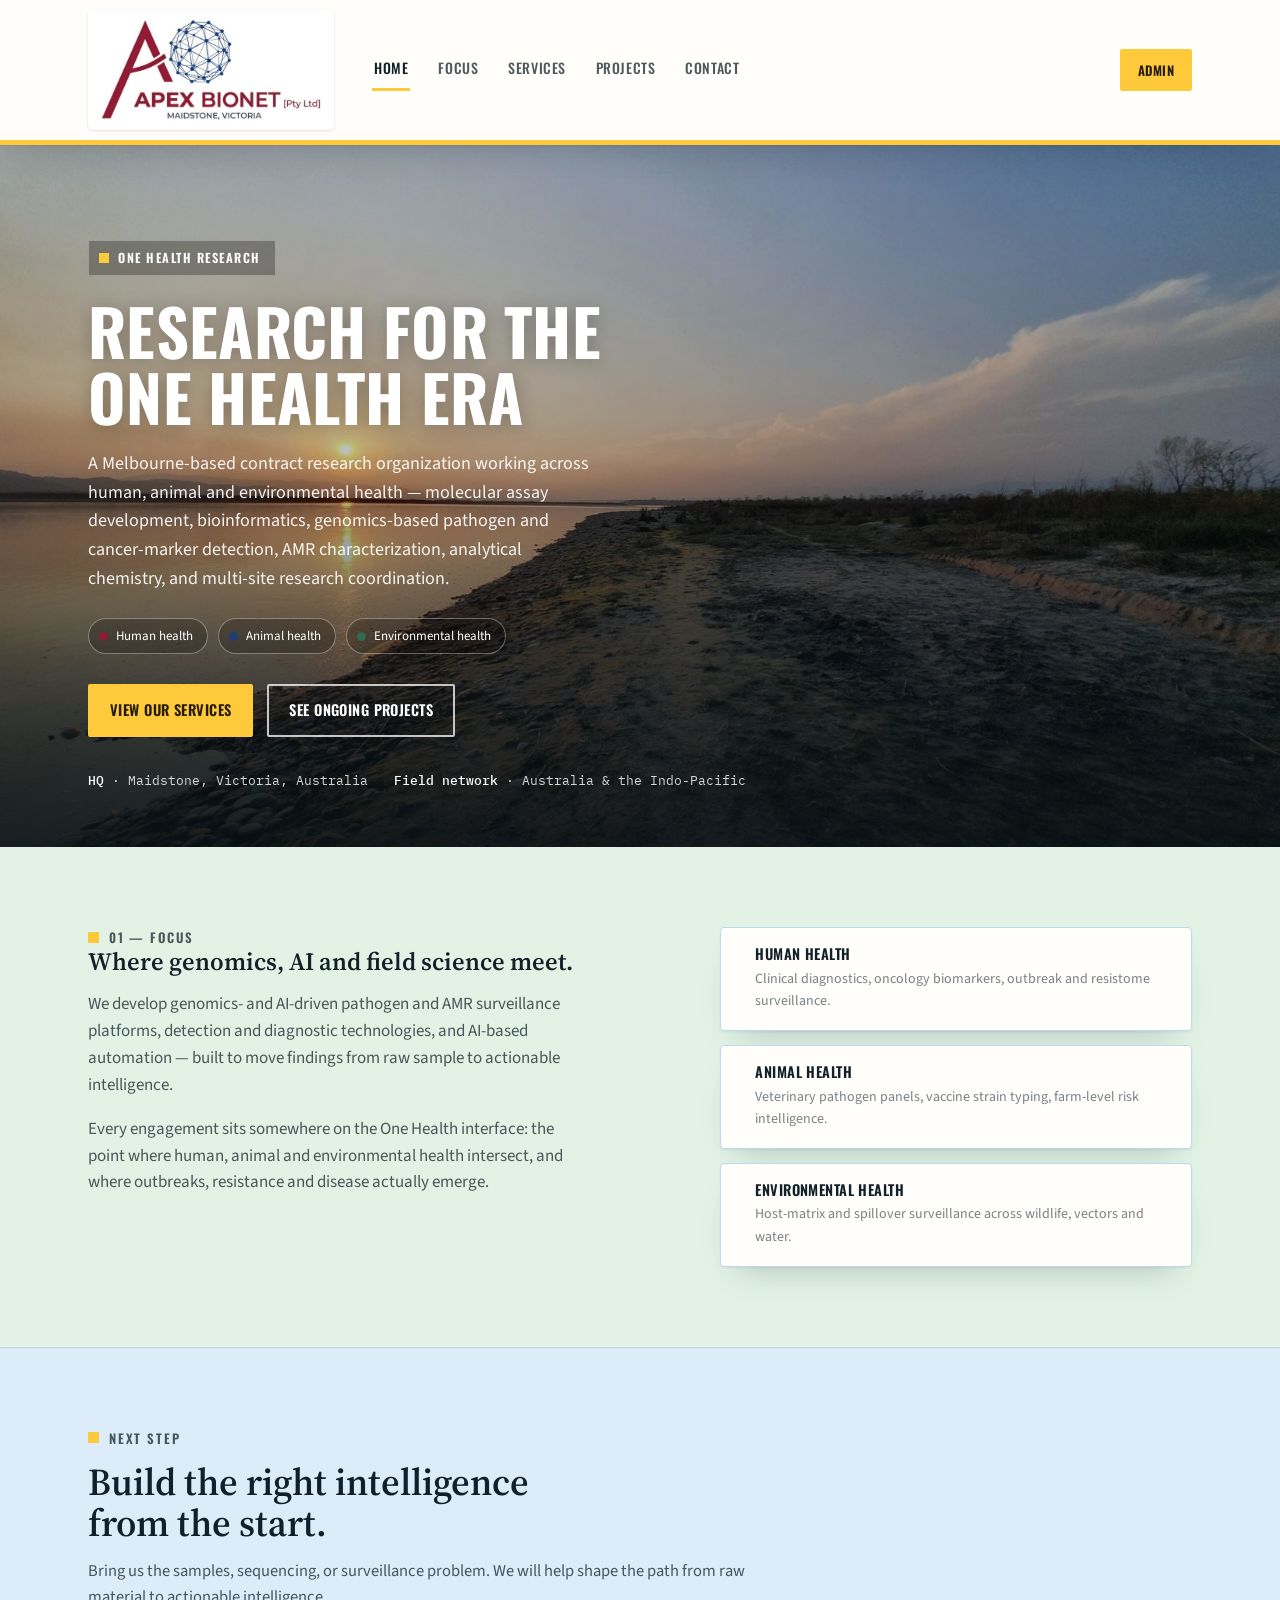
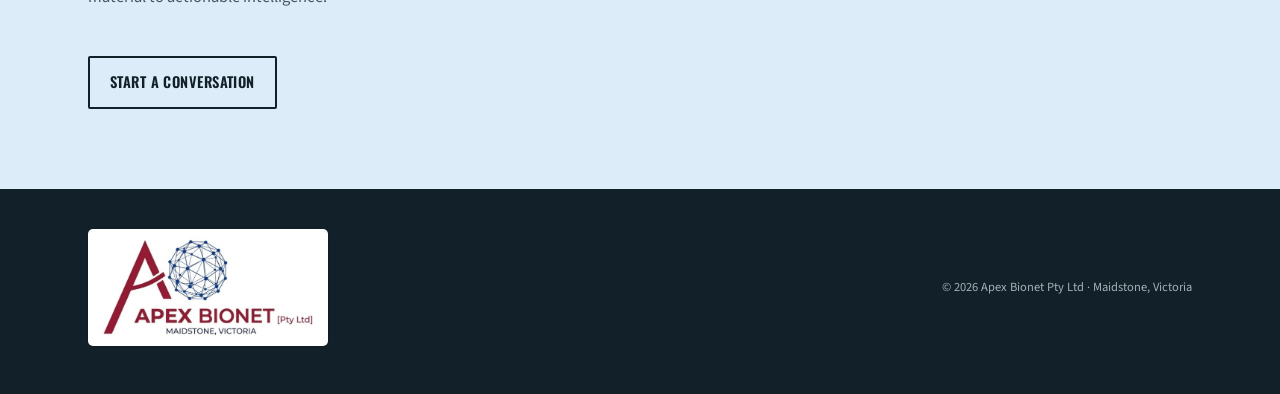
==== index.html @ b0b49e2f "Add files via upload" ====
<!doctype html><html lang="en" data-page="home"><head><meta charset="utf-8"><meta name="viewport" content="width=device-width, initial-scale=1"><meta name="description" content="Apex Bionet — research for the One Health era."><title>Home · Apex Bionet</title><link rel="preconnect" href="https://fonts.googleapis.com"><link rel="preconnect" href="https://fonts.gstatic.com" crossorigin><link href="https://fonts.googleapis.com/css2?family=Oswald:wght@400;500;600;700&family=Source+Serif+4:ital,opsz,wght@0,8..60,400;0,8..60,600;0,8..60,700;1,0..60,500&family=Source+Sans+3:wght@400;500;600;700&family=IBM+Plex+Mono:wght@400;500&display=swap" rel="stylesheet"><link rel="stylesheet" href="assets/css/site.css"></head><body><div class="page"><header class="nav" id="top"><div class="nav__inner"><a class="nav__brand" href="index.html" aria-label="Apex Bionet — home"><span class="brandmark"><img class="nav__logo" src="assets/images/logo.jpg" alt="Apex Bionet"></span></a><nav class="nav__links" id="navLinks" aria-label="Primary navigation"><a href="index.html" data-page="home">Home</a><a href="focus.html" data-page="focus">Focus</a><a href="services.html" data-page="services">Services</a><a href="projects.html" data-page="projects">Projects</a><a href="contact.html" data-page="contact">Contact</a></nav><button class="btn btn--primary btn--sm admin-open" type="button">Admin</button><button class="nav__toggle" id="navToggle" aria-label="Toggle menu" aria-expanded="false"><span></span></button></div></header><main id="main-content"><section class="hero"><div class="hero__bg"><img data-bind="home.heroImage" src="assets/images/hero.jpg" alt="Field waterfall and stream — the environmental interface Apex Bionet monitors"></div><div class="hero__scrim"></div><div class="hero__inner"><span class="hero__badge"><span class="sq"></span>One Health research</span><h1 data-bind="home.heroTitle">Research for the One Health era</h1><p class="hero__lede" data-bind="home.heroLede"></p><div class="pillars"><span class="pillar"><span class="pillar__dot pillar__dot--h"></span>Human health</span><span class="pillar"><span class="pillar__dot pillar__dot--a"></span>Animal health</span><span class="pillar"><span class="pillar__dot pillar__dot--e"></span>Environmental health</span></div><div class="hero__actions"><a class="btn btn--primary" href="services.html">View our services</a><a class="btn btn--ghost" href="projects.html">See ongoing projects</a></div><div class="hero__meta"><span><strong>HQ</strong> · Maidstone, Victoria, Australia</span><span><strong>Field network</strong> · Australia &amp; the Indo-Pacific</span></div></div></section><section class="section sec-b"><div class="wrap"><div class="focus-grid"><div><span class="eyebrow"><span class="sq"></span>01 — Focus</span><h2 data-bind="focus.heading"></h2><p data-bind="focus.paragraphs.0"></p><p data-bind="focus.paragraphs.1"></p></div><div class="trio" data-repeat="focus.pillars"><div class="trio-card"><span class="trio-card__dot" data-class="pillar__dot--{class}"></span><div><h3 data-bind="title"></h3><p data-bind="description"></p></div></div></div></div></div></section><section class="section sec-a home-cta"><div class="wrap"><div class="section__head"><span class="eyebrow"><span class="sq"></span>Next step</span><h2>Build the right intelligence from the start.</h2><p>Bring us the samples, sequencing, or surveillance problem. We will help shape the path from raw material to actionable intelligence.</p></div><a class="btn btn--dark" href="contact.html">Start a conversation</a></div></section></main><footer class="footer"><div class="wrap footer__inner"><a class="nav__brand" href="index.html" aria-label="Apex Bionet — home"><span class="brandmark"><img class="nav__logo" src="assets/images/logo.jpg" alt="Apex Bionet"></span></a><small>© 2026 Apex Bionet Pty Ltd · Maidstone, Victoria</small></div></footer></div><div id="admin-root"></div><script src="assets/js/site.js" defer></script></body></html>
---- assets/css/site.css ----
:root{
    --ink:#122029;
    --ink-70:rgba(18,32,41,.74);
    --ink-55:rgba(18,32,41,.56);
    --bg-a:#dcedf9;         /* light blue section */
    --bg-a-line:#bdd9ee;
    --bg-b:#e2f3e6;         /* light green section */
    --bg-b-line:#c3e3cb;
    --surface:#fffefb;
    --surface-line:#dfe3e0;
    --navy:#1d3e78;
    --maroon:#8c1d35;
    --forest:#2f6b4f;
    --yellow:#ffc93c;
    --yellow-ink:#241c02;
    --footer-bg:#122029;
    --footer-fg:#dce8ea;
    --shadow: 0 1px 2px rgba(18,32,41,.06), 0 18px 34px -18px rgba(18,32,41,.26);
    --radius: 4px;
  }
  @media (prefers-color-scheme: dark){
    :root:not([data-theme="light"]){
      --ink:#eef4f3;
      --ink-70:rgba(238,244,243,.76);
      --ink-55:rgba(238,244,243,.56);
      --bg-a:#0c2233;
      --bg-a-line:#1a3a4f;
      --bg-b:#0d2119;
      --bg-b-line:#1a3729;
      --surface:#101a1f;
      --surface-line:#243239;
      --navy:#9bbdec;
      --maroon:#f0a0ac;
      --forest:#8fd0ab;
      --yellow:#ffd75e;
      --yellow-ink:#241c02;
      --footer-bg:#070c10;
      --footer-fg:#c9d6d8;
      --shadow: 0 1px 2px rgba(0,0,0,.35), 0 24px 44px -20px rgba(0,0,0,.62);
    }
  }
  :root[data-theme="dark"]{
    --ink:#eef4f3;
    --ink-70:rgba(238,244,243,.76);
    --ink-55:rgba(238,244,243,.56);
    --bg-a:#0c2233;
    --bg-a-line:#1a3a4f;
    --bg-b:#0d2119;
    --bg-b-line:#1a3729;
    --surface:#101a1f;
    --surface-line:#243239;
    --navy:#9bbdec;
    --maroon:#f0a0ac;
    --forest:#8fd0ab;
    --yellow:#ffd75e;
    --yellow-ink:#241c02;
    --footer-bg:#070c10;
    --footer-fg:#c9d6d8;
    --shadow: 0 1px 2px rgba(0,0,0,.35), 0 24px 44px -20px rgba(0,0,0,.62);
  }

  *{box-sizing:border-box;}
  html{scroll-behavior:smooth;}
  @media (prefers-reduced-motion: reduce){ html{scroll-behavior:auto;} }
  body{
    margin:0; background:var(--bg-a); color:var(--ink);
    font-family:"Source Sans 3", ui-sans-serif, system-ui, -apple-system, sans-serif;
    font-size:16.5px; line-height:1.58; -webkit-font-smoothing:antialiased;
  }
  img{max-width:100%; display:block;}
  a{color:inherit;}
  h1,h2,h3{ font-family:"Source Serif 4", ui-serif, Georgia, serif; line-height:1.08; text-wrap:balance; margin:0; font-weight:600; }
  .display{ font-family:"Oswald", ui-sans-serif, sans-serif; text-transform:uppercase; }
  .mono{ font-family:"IBM Plex Mono", ui-monospace, monospace; }
  .eyebrow{
    font-family:"Oswald", sans-serif; font-weight:600; font-size:13px; letter-spacing:.14em;
    text-transform:uppercase; color:var(--ink-70);
    display:flex; align-items:center; gap:10px;
  }
  .eyebrow .sq{ width:11px; height:11px; background:var(--yellow); flex:none; }
  .wrap{ max-width:1160px; margin:0 auto; padding:0 28px; }
  @media (max-width:640px){ .wrap{padding:0 20px;} }

  /* ---------- nav ---------- */
  .nav{ position:sticky; top:0; z-index:50; background:var(--surface); border-bottom:5px solid var(--yellow); box-shadow:var(--shadow); }
  .nav__inner{ max-width:1160px; margin:0 auto; padding:0 28px; height:140px; display:flex; align-items:center; gap:28px; }
  @media (max-width:640px){ .nav__inner{padding:0 20px;} }
  .nav__brand{ display:flex; align-items:center; text-decoration:none; flex:0 0 auto; }
  .brandmark{ display:inline-flex; align-items:center; background:#fff; border-radius:5px; padding:4px 8px; box-shadow:0 1px 3px rgba(0,0,0,.12); }
  .nav__logo{ height:112px; width:auto; display:block; }
  .footer .brandmark{ padding:5px 10px; }
  .footer .nav__logo{ height:107px; }
  .nav__links{ display:flex; gap:26px; margin:0 auto 0 10px; }
  .nav__links a{
    font-family:"Oswald", sans-serif; font-weight:500; letter-spacing:.04em; text-transform:uppercase;
    font-size:14px; text-decoration:none; color:var(--ink-70);
    padding:8px 2px; border-bottom:3px solid transparent;
    transition:color .15s ease, border-color .15s ease; white-space:nowrap;
  }
  .nav__links a:hover{ color:var(--ink); }
  .nav__links a.is-active{ color:var(--ink); border-color:var(--yellow); }
  .nav__cta{ flex:0 0 auto; }
  .nav__toggle{ display:none; margin-left:auto; width:36px; height:36px; border-radius:4px; border:1px solid var(--surface-line); background:var(--surface); cursor:pointer; position:relative; }
  .nav__toggle span, .nav__toggle::before, .nav__toggle::after{ content:""; position:absolute; left:8px; right:8px; height:2px; background:var(--ink); }
  .nav__toggle span{ top:17px; } .nav__toggle::before{ top:11px; } .nav__toggle::after{ top:23px; }
  @media (max-width:900px){
    .nav__links{
      position:fixed; inset:140px 0 auto 0; z-index:49; background:var(--surface); border-bottom:1px solid var(--surface-line);
      flex-direction:column; gap:0; margin:0; padding:8px 20px 16px;
      transform:translateY(-8px); opacity:0; pointer-events:none; transition:opacity .15s ease, transform .15s ease;
    }
    .nav__links.is-open{ transform:translateY(0); opacity:1; pointer-events:auto; }
    .nav__links a{ padding:13px 2px; border-bottom:1px solid var(--surface-line); }
    .nav__cta{ display:none; }
    .nav__toggle{ display:block; }
  }

  .btn{
    display:inline-flex; align-items:center; gap:8px;
    font-family:"Oswald", sans-serif; font-weight:600; font-size:14.5px; letter-spacing:.03em; text-transform:uppercase;
    padding:13px 20px; border-radius:2px; text-decoration:none; border:2px solid transparent; cursor:pointer;
    transition:transform .12s ease, background .15s ease, border-color .15s ease, color .15s ease;
  }
  .btn:active{ transform:translateY(1px); }
  .btn--primary{ background:var(--yellow); color:var(--yellow-ink); border-color:var(--yellow); }
  .btn--primary:hover{ background:transparent; color:var(--ink); border-color:var(--ink); }
  .btn--ghost{ background:transparent; color:#fff; border-color:rgba(255,255,255,.75); }
  .btn--ghost:hover{ background:rgba(255,255,255,.14); }
  .btn--dark{ background:transparent; color:var(--ink); border-color:var(--ink); }
  .btn--dark:hover{ background:var(--ink); color:var(--surface); }
  .btn--sm{ padding:9px 16px; font-size:13px; }

  /* ---------- hero ---------- */
  .hero{ position:relative; overflow:hidden; min-height:78vh; display:flex; align-items:flex-end; }
  .hero__bg{ position:absolute; inset:0; z-index:0; }
  .hero__bg img{ width:100%; height:100%; object-fit:cover; object-position:50% 42%; }
  .hero__scrim{
    position:absolute; inset:0; z-index:1;
    background:linear-gradient(180deg, rgba(10,20,26,.15) 0%, rgba(10,20,26,.28) 45%, rgba(8,16,20,.86) 100%);
  }
  .hero__inner{ position:relative; z-index:2; max-width:1160px; margin:0 auto; padding:64px 28px 56px; width:100%; }
  @media (max-width:640px){ .hero__inner{ padding:44px 20px 40px; } .hero{ min-height:86vh; } }
  .hero__badge{
    display:inline-flex; align-items:center; gap:9px;
    font-family:"Oswald", sans-serif; font-weight:600; font-size:12.5px; letter-spacing:.12em; text-transform:uppercase;
    color:#fff; background:rgba(0,0,0,.28); border:1px solid rgba(255,255,255,.3);
    padding:7px 14px 7px 10px; margin-bottom:22px;
  }
  .hero__badge .sq{ width:10px; height:10px; background:var(--yellow); flex:none; }
  .hero h1{
    font-family:"Oswald", sans-serif; font-weight:700; text-transform:uppercase;
    font-size:clamp(32px,5.4vw,64px); line-height:1.03; letter-spacing:.005em; color:#fff;
    max-width:16ch; text-shadow:0 2px 18px rgba(0,0,0,.25);
  }
  .hero__lede{ margin-top:20px; font-size:18px; line-height:1.6; color:rgba(255,255,255,.92); max-width:56ch; }
  .hero__actions{ display:flex; gap:14px; margin-top:30px; flex-wrap:wrap; }
  .hero__meta{ margin-top:34px; display:flex; gap:26px; flex-wrap:wrap; font-family:"IBM Plex Mono", monospace; font-size:12.5px; color:rgba(255,255,255,.82); }
  .hero__meta strong{ color:#fff; font-weight:500; }
  .pillars{ display:flex; gap:10px; margin-top:24px; flex-wrap:wrap; }
  .pillar{ display:flex; align-items:center; gap:8px; border:1px solid rgba(255,255,255,.35); border-radius:100px; padding:7px 14px 7px 10px; font-size:13px; color:#fff; background:rgba(0,0,0,.22); }
  .pillar__dot{ width:9px; height:9px; border-radius:50%; }
  .pillar__dot--h{ background:var(--maroon); }
  .pillar__dot--a{ background:var(--navy); }
  .pillar__dot--e{ background:var(--forest); }

  /* ---------- sections ---------- */
  .section{ padding:80px 0; position:relative; }
  .sec-a{ background:var(--bg-a); }
  .sec-b{ background:var(--bg-b); }
  .sec-a + .sec-b, .sec-b + .sec-a{ box-shadow: inset 0 1px 0 rgba(0,0,0,.03); }
  @media (max-width:640px){ .section{ padding:58px 0; } }
  .section__head{ max-width:660px; margin-bottom:46px; }
  .section__head h2{ font-size:clamp(28px,3.4vw,38px); margin-top:14px; }
  .section__head p{ margin-top:14px; color:var(--ink-70); font-size:16.5px; }

  /* focus */
  .focus-grid{ display:grid; grid-template-columns:1.1fr .9fr; gap:56px; align-items:start; }
  @media (max-width:860px){ .focus-grid{ grid-template-columns:1fr; gap:32px; } }
  .focus-grid p{ color:var(--ink-70); font-size:17px; max-width:60ch; }
  .focus-grid p + p{ margin-top:16px; }
  .trio{ display:grid; gap:14px; }
  .trio-card{ border:1px solid var(--bg-a-line); background:var(--surface); border-radius:var(--radius); padding:18px 20px; display:flex; gap:14px; align-items:flex-start; box-shadow:var(--shadow); }
  .trio-card__dot{ width:12px; height:12px; border-radius:50%; margin-top:5px; flex:none; }
  .trio-card h3{ font-family:"Oswald"; font-weight:600; font-size:14.5px; text-transform:uppercase; letter-spacing:.03em; }
  .trio-card p{ margin:6px 0 0; font-size:14px; color:var(--ink-55); }

  /* services accordion */
  .acc{ border-top:1px solid var(--bg-a-line); }
  .acc:last-child{ border-bottom:1px solid var(--bg-a-line); }
  .acc summary{ list-style:none; cursor:pointer; padding:26px 4px; display:flex; align-items:center; gap:22px; }
  .acc summary::-webkit-details-marker{ display:none; }
  .acc__num{ font-family:"Oswald", sans-serif; font-weight:700; font-size:22px; color:var(--maroon); flex:none; width:44px; }
  .acc__title{ flex:1 1 auto; min-width:0; }
  .acc__title h3{ font-family:"Source Serif 4"; font-weight:600; font-size:21px; }
  .acc__title p{ margin:6px 0 0; font-size:14px; color:var(--ink-55); font-family:"Source Sans 3"; }
  .acc__chev{ flex:none; width:24px; height:24px; position:relative; transition:transform .2s ease; }
  .acc__chev::before, .acc__chev::after{ content:""; position:absolute; background:var(--ink); border-radius:1px; }
  .acc__chev::before{ left:2px; right:2px; top:11px; height:2px; }
  .acc__chev::after{ top:2px; bottom:2px; left:11px; width:2px; }
  details[open] .acc__chev::before{ background:var(--yellow-ink); }
  details[open] .acc__chev{ transform:rotate(45deg); }
  .acc__body{ padding:0 4px 36px 66px; }
  @media (max-width:640px){ .acc__body{ padding-left:4px; } .acc summary{ gap:14px; } }
  .acc__body-grid{ display:grid; grid-template-columns:1.3fr 1fr; gap:36px; align-items:start; }
  @media (max-width:780px){ .acc__body-grid{ grid-template-columns:1fr; } }
  .acc__body p.desc{ color:var(--ink-70); font-size:16px; max-width:56ch; }
  .taglist{ display:flex; flex-wrap:wrap; gap:9px; margin-top:18px; padding:0; list-style:none; }
  .taglist li{ font-size:13px; border:1px solid var(--bg-a-line); border-radius:100px; padding:7px 14px; color:var(--ink-70); background:var(--surface); }
  .acc__figure{ border-radius:var(--radius); overflow:hidden; border:1px solid var(--bg-a-line); box-shadow:var(--shadow); }
  .acc__figure img{ width:100%; height:auto; }
  .acc__figure figcaption{ font-family:"IBM Plex Mono", monospace; font-size:11.5px; color:var(--ink-55); padding:9px 12px; border-top:1px solid var(--bg-a-line); background:var(--surface); }

  .assets{ margin-top:28px; border:1px solid var(--bg-a-line); border-left:4px solid var(--yellow); border-radius:var(--radius); background:var(--surface); padding:22px 22px 6px; }
  .assets__head h4{ font-family:"Oswald", sans-serif; font-size:12.5px; letter-spacing:.1em; text-transform:uppercase; color:var(--ink-55); font-weight:600; margin:0; }
  .stat-grid{ display:grid; grid-template-columns:repeat(4,1fr); gap:18px; margin:18px 0 20px; }
  @media (max-width:780px){ .stat-grid{ grid-template-columns:repeat(2,1fr); } }
  .stat{ border-top:3px solid var(--yellow); padding-top:10px; }
  .stat b{ display:block; font-family:"Oswald", sans-serif; font-variant-numeric:tabular-nums; font-size:30px; color:var(--ink); font-weight:600; }
  .stat span{ font-size:12.8px; color:var(--ink-55); display:block; margin-top:3px; line-height:1.4; }
  .assets__note{ font-size:13px; color:var(--ink-55); padding:2px 0 18px; border-top:1px solid var(--bg-a-line); margin-top:2px; }
  .assets__note b{ color:var(--ink-70); font-weight:600; }

  /* projects */
  .projects-grid{ display:grid; grid-template-columns:repeat(3,1fr); gap:28px; }
  @media (max-width:940px){ .projects-grid{ grid-template-columns:1fr; } }
  .pcard{ border-radius:var(--radius); overflow:hidden; background:var(--surface); display:flex; flex-direction:column; box-shadow:var(--shadow); border:1px solid var(--bg-b-line); }
  .pcard__img{ position:relative; aspect-ratio:3/2; overflow:hidden; }
  .pcard__img img{ width:100%; height:100%; object-fit:cover; }
  .pcard__scrim{ position:absolute; inset:0; background:linear-gradient(180deg, rgba(10,20,16,0) 45%, rgba(8,14,12,.82) 100%); }
  .pcard__caption{ position:absolute; left:0; right:0; bottom:0; padding:16px 18px; }
  .pcard__tag{ font-family:"Oswald", sans-serif; font-size:11.5px; letter-spacing:.08em; text-transform:uppercase; color:var(--yellow); }
  .pcard__caption h3{ font-family:"Source Serif 4"; color:#fff; font-size:20px; margin-top:6px; }
  .pcard__body{ padding:20px 20px 22px; display:flex; flex-direction:column; gap:0; flex:1; }
  .pcard__teaser{ font-size:14.5px; color:var(--ink-70); }
  .pcard details{ margin-top:16px; }
  .pcard summary{ list-style:none; cursor:pointer; font-family:"Oswald"; font-size:13px; letter-spacing:.03em; text-transform:uppercase; font-weight:600; color:var(--forest); display:inline-flex; align-items:center; gap:7px; }
  .pcard summary::-webkit-details-marker{ display:none; }
  .pcard summary::after{ content:"→"; transition:transform .15s ease; font-family:"Source Sans 3"; text-transform:none; }
  .pcard details[open] summary::after{ transform:rotate(90deg); }
  .pcard__full{ font-size:14.5px; color:var(--ink-70); margin-top:12px; }
  .pcard__full p + p{ margin-top:12px; }
  .pcard__vision{ margin-top:14px; padding-left:14px; border-left:4px solid var(--yellow); font-family:"Source Serif 4"; font-style:italic; font-size:15px; color:var(--ink); }

  /* reach */
  .reach{ display:grid; grid-template-columns:1fr 1fr; gap:48px; }
  @media (max-width:860px){ .reach{ grid-template-columns:1fr; gap:30px; } }
  .reach p{ color:var(--ink-70); font-size:16.5px; max-width:56ch; }
  .reach-list{ list-style:none; margin:0; padding:0; display:grid; gap:0; background:var(--surface); border:1px solid var(--bg-a-line); border-radius:var(--radius); box-shadow:var(--shadow); }
  .reach-list li{ display:flex; justify-content:space-between; gap:16px; padding:17px 20px; border-top:1px solid var(--bg-a-line); font-size:14.5px; }
  .reach-list li:first-child{ border-top:none; }
  .reach-list b{ font-family:"Oswald"; font-weight:600; text-transform:uppercase; font-size:12.5px; letter-spacing:.04em; color:var(--ink-70); }
  .reach-list span{ color:var(--ink); text-align:right; font-weight:600; }

  /* contact */
  .contact-grid{ display:grid; grid-template-columns:.85fr 1.15fr; gap:56px; }
  @media (max-width:900px){ .contact-grid{ grid-template-columns:1fr; gap:36px; } }
  .contact-card{ border:1px solid var(--bg-b-line); border-radius:var(--radius); background:var(--surface); padding:28px; box-shadow:var(--shadow); }
  .contact-row{ display:flex; align-items:center; justify-content:space-between; gap:10px; padding:15px 0; border-top:1px solid var(--bg-b-line); }
  .contact-row:first-child{ border-top:none; padding-top:0; }
  .contact-row a{ text-decoration:none; font-weight:600; font-size:15px; }
  .contact-row small{ display:block; font-family:"Oswald", sans-serif; font-size:11px; letter-spacing:.08em; text-transform:uppercase; color:var(--ink-55); margin-bottom:3px; font-weight:500; }
  .copy-btn{ border:1px solid var(--bg-b-line); background:transparent; border-radius:100px; padding:6px 13px; font-size:12px; color:var(--ink-55); cursor:pointer; font-family:"Source Sans 3"; }
  .copy-btn:hover{ border-color:var(--ink-55); color:var(--ink); }

  .field{ display:grid; gap:6px; margin-bottom:16px; }
  .field label{ font-size:12.5px; font-weight:600; font-family:"Oswald"; letter-spacing:.03em; text-transform:uppercase; color:var(--ink-70); }
  .field input, .field select, .field textarea{ font:inherit; font-size:14.5px; padding:12px 12px; border:1px solid var(--bg-b-line); border-radius:2px; background:var(--surface); color:var(--ink); width:100%; }
  .field input:focus, .field select:focus, .field textarea:focus{ outline:2px solid var(--forest); outline-offset:1px; }
  .field-row{ display:grid; grid-template-columns:1fr 1fr; gap:14px; }
  @media (max-width:520px){ .field-row{ grid-template-columns:1fr; } }
  .form-note{ font-size:12.5px; color:var(--ink-55); margin-top:14px; }
  .form-status{ font-size:13.5px; margin-top:12px; color:var(--forest); min-height:1.2em; font-weight:600; }

  .footer{ background:var(--footer-bg); color:var(--footer-fg); padding:40px 0 48px; }
  .footer__inner{ display:flex; justify-content:space-between; align-items:center; gap:16px; flex-wrap:wrap; }
  .footer small{ color:var(--footer-fg); opacity:.72; font-size:12.5px; }

  .sr-only{ position:absolute; width:1px; height:1px; overflow:hidden; clip:rect(0,0,0,0); white-space:nowrap; }

/* ---------- multipage enhancements ---------- */
.nav__logo{object-fit:contain;}
.home-cta{border-top:1px solid var(--bg-a-line);}
.btn:focus-visible, .nav__links a:focus-visible, .nav__toggle:focus-visible, summary:focus-visible, input:focus-visible, select:focus-visible, textarea:focus-visible, .copy-btn:focus-visible{outline:3px solid var(--yellow); outline-offset:3px;}
@media (prefers-reduced-motion: reduce){*{transition-duration:0.01ms !important; animation-duration:0.01ms !important;}}

/* ---------- data-driven pages and admin UI ---------- */
.service-list{display:grid;gap:14px}.service-item summary{list-style:none;display:flex;align-items:center;gap:22px;padding:24px 4px;border:1px solid var(--bg-a-line);background:var(--surface);border-radius:var(--radius);box-shadow:var(--shadow)}.service-item summary::-webkit-details-marker{display:none}.service-item .acc__title{flex:1}.service-item .acc__title h3{font-size:21px}.service-item .acc__body{padding:18px 4px 28px}.service-item .btn{flex:none}.detail-page{min-height:70vh}.back-link{display:inline-flex;margin-bottom:28px;font-family:"Oswald",sans-serif;text-transform:uppercase;letter-spacing:.04em;text-decoration:none;color:var(--forest)}.detail-hero{display:grid;grid-template-columns:1.1fr .9fr;gap:48px;align-items:start}.detail-hero h1{font-family:"Source Serif 4";font-size:clamp(34px,5vw,58px)}.detail-hero .lead{font-size:18px;color:var(--ink-70);margin-top:20px}.detail-image{border:1px solid var(--bg-a-line);background:var(--surface);box-shadow:var(--shadow);border-radius:var(--radius);overflow:hidden}.detail-image img{width:100%;aspect-ratio:3/2;object-fit:cover}.detail-copy{max-width:68ch;font-size:17px;color:var(--ink-70)}.detail-copy p+p{margin-top:18px}.detail-meta{margin-top:24px;padding:20px;border-left:4px solid var(--yellow);background:var(--surface);border:1px solid var(--bg-a-line)}.detail-meta h3{font-family:"Oswald";text-transform:uppercase;font-size:13px;letter-spacing:.08em}.admin-open{margin-left:auto}.admin-backdrop{position:fixed;inset:0;background:rgba(0,0,0,.46);z-index:100}.admin-panel{position:fixed;right:0;top:0;bottom:0;width:min(520px,100%);background:var(--surface);color:var(--ink);z-index:101;padding:26px;overflow:auto;box-shadow:-18px 0 40px rgba(0,0,0,.2)}.admin-panel h2{font-size:28px}.admin-panel label{display:block;font-family:"Oswald";font-size:12px;letter-spacing:.06em;text-transform:uppercase;margin:15px 0 5px}.admin-panel input,.admin-panel textarea,.admin-panel select{width:100%;font:inherit;padding:10px;border:1px solid var(--surface-line);background:var(--surface);color:var(--ink)}.admin-actions{display:flex;gap:10px;flex-wrap:wrap;margin-top:18px}.admin-status{margin-top:14px;font-size:13px;color:var(--forest)}.admin-close{float:right;border:0;background:none;font-size:26px;color:var(--ink);cursor:pointer}.admin-help{font-size:13px;color:var(--ink-55)}@media(max-width:760px){.detail-hero{grid-template-columns:1fr}.service-item summary{align-items:flex-start;flex-wrap:wrap}.service-item .btn{margin-left:66px}}
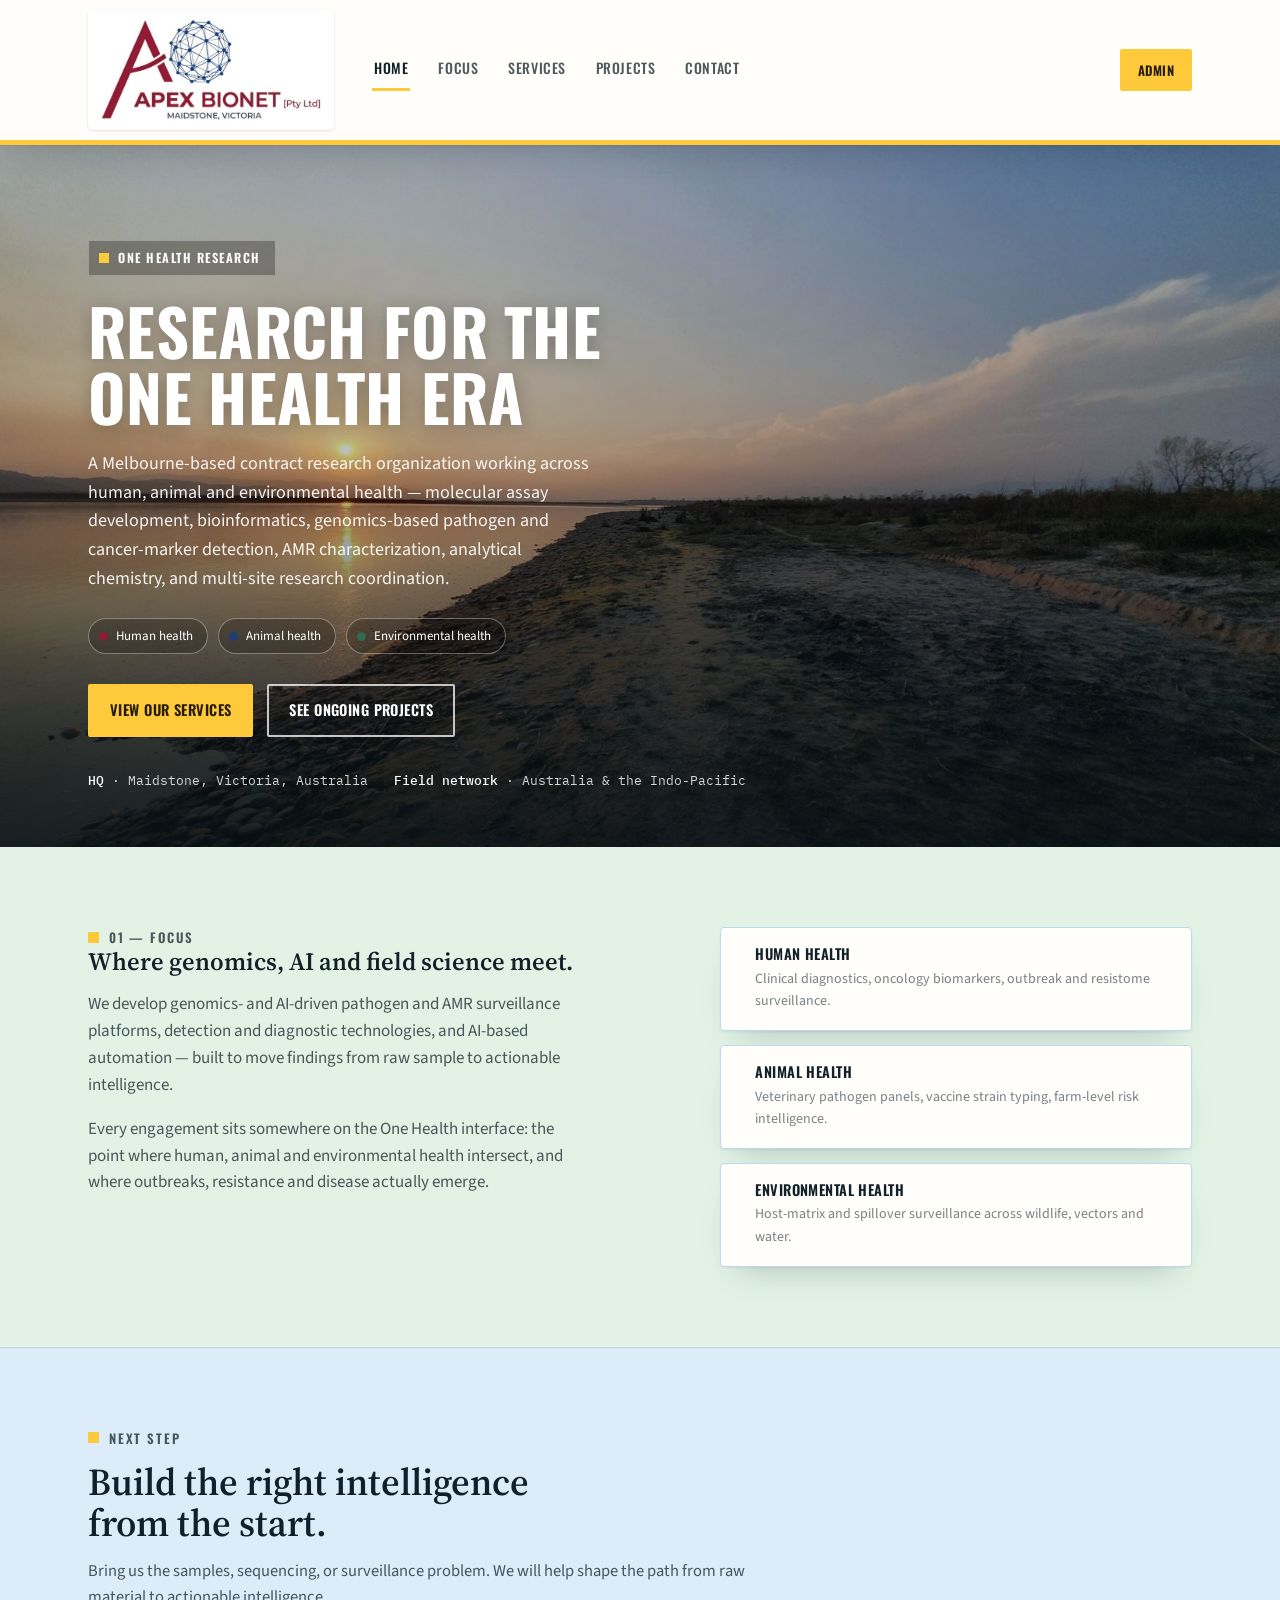
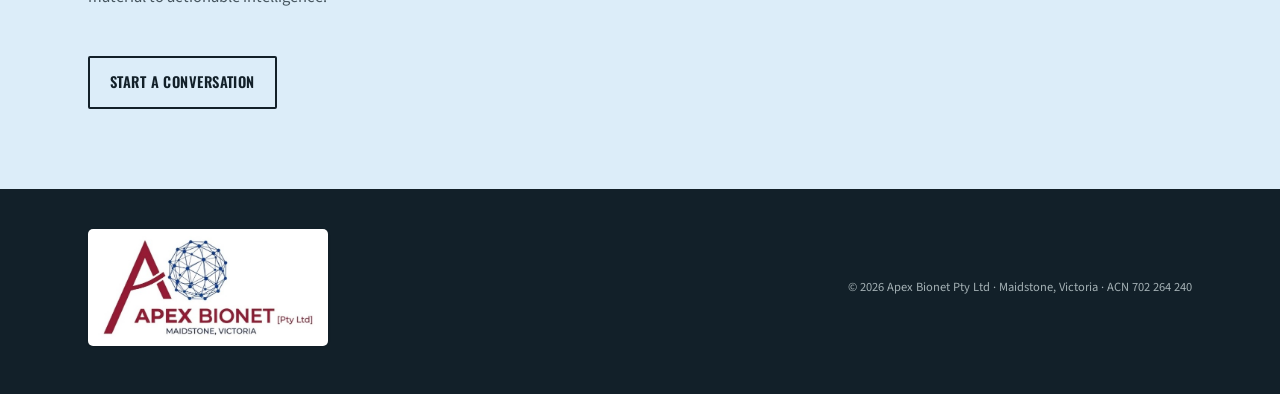
==== commit d710426b: "Add files via upload" ====
--- a/index.html
+++ b/index.html
@@ -1 +1 @@
-<!doctype html><html lang="en" data-page="home"><head><meta charset="utf-8"><meta name="viewport" content="width=device-width, initial-scale=1"><meta name="description" content="Apex Bionet — research for the One Health era."><title>Home · Apex Bionet</title><link rel="preconnect" href="https://fonts.googleapis.com"><link rel="preconnect" href="https://fonts.gstatic.com" crossorigin><link href="https://fonts.googleapis.com/css2?family=Oswald:wght@400;500;600;700&family=Source+Serif+4:ital,opsz,wght@0,8..60,400;0,8..60,600;0,8..60,700;1,0..60,500&family=Source+Sans+3:wght@400;500;600;700&family=IBM+Plex+Mono:wght@400;500&display=swap" rel="stylesheet"><link rel="stylesheet" href="assets/css/site.css"></head><body><div class="page"><header class="nav" id="top"><div class="nav__inner"><a class="nav__brand" href="index.html" aria-label="Apex Bionet — home"><span class="brandmark"><img class="nav__logo" src="assets/images/logo.jpg" alt="Apex Bionet"></span></a><nav class="nav__links" id="navLinks" aria-label="Primary navigation"><a href="index.html" data-page="home">Home</a><a href="focus.html" data-page="focus">Focus</a><a href="services.html" data-page="services">Services</a><a href="projects.html" data-page="projects">Projects</a><a href="contact.html" data-page="contact">Contact</a></nav><button class="btn btn--primary btn--sm admin-open" type="button">Admin</button><button class="nav__toggle" id="navToggle" aria-label="Toggle menu" aria-expanded="false"><span></span></button></div></header><main id="main-content"><section class="hero"><div class="hero__bg"><img data-bind="home.heroImage" src="assets/images/hero.jpg" alt="Field waterfall and stream — the environmental interface Apex Bionet monitors"></div><div class="hero__scrim"></div><div class="hero__inner"><span class="hero__badge"><span class="sq"></span>One Health research</span><h1 data-bind="home.heroTitle">Research for the One Health era</h1><p class="hero__lede" data-bind="home.heroLede"></p><div class="pillars"><span class="pillar"><span class="pillar__dot pillar__dot--h"></span>Human health</span><span class="pillar"><span class="pillar__dot pillar__dot--a"></span>Animal health</span><span class="pillar"><span class="pillar__dot pillar__dot--e"></span>Environmental health</span></div><div class="hero__actions"><a class="btn btn--primary" href="services.html">View our services</a><a class="btn btn--ghost" href="projects.html">See ongoing projects</a></div><div class="hero__meta"><span><strong>HQ</strong> · Maidstone, Victoria, Australia</span><span><strong>Field network</strong> · Australia &amp; the Indo-Pacific</span></div></div></section><section class="section sec-b"><div class="wrap"><div class="focus-grid"><div><span class="eyebrow"><span class="sq"></span>01 — Focus</span><h2 data-bind="focus.heading"></h2><p data-bind="focus.paragraphs.0"></p><p data-bind="focus.paragraphs.1"></p></div><div class="trio" data-repeat="focus.pillars"><div class="trio-card"><span class="trio-card__dot" data-class="pillar__dot--{class}"></span><div><h3 data-bind="title"></h3><p data-bind="description"></p></div></div></div></div></div></section><section class="section sec-a home-cta"><div class="wrap"><div class="section__head"><span class="eyebrow"><span class="sq"></span>Next step</span><h2>Build the right intelligence from the start.</h2><p>Bring us the samples, sequencing, or surveillance problem. We will help shape the path from raw material to actionable intelligence.</p></div><a class="btn btn--dark" href="contact.html">Start a conversation</a></div></section></main><footer class="footer"><div class="wrap footer__inner"><a class="nav__brand" href="index.html" aria-label="Apex Bionet — home"><span class="brandmark"><img class="nav__logo" src="assets/images/logo.jpg" alt="Apex Bionet"></span></a><small>© 2026 Apex Bionet Pty Ltd · Maidstone, Victoria</small></div></footer></div><div id="admin-root"></div><script src="assets/js/site.js" defer></script></body></html>+<!doctype html><html lang="en" data-page="home"><head><meta charset="utf-8"><meta name="viewport" content="width=device-width, initial-scale=1"><meta name="description" content="Apex Bionet — research for the One Health era."><title>Home · Apex Bionet</title><link rel="preconnect" href="https://fonts.googleapis.com"><link rel="preconnect" href="https://fonts.gstatic.com" crossorigin><link href="https://fonts.googleapis.com/css2?family=Oswald:wght@400;500;600;700&family=Source+Serif+4:ital,opsz,wght@0,8..60,400;0,8..60,600;0,8..60,700;1,0..60,500&family=Source+Sans+3:wght@400;500;600;700&family=IBM+Plex+Mono:wght@400;500&display=swap" rel="stylesheet"><link rel="stylesheet" href="assets/css/site.css"></head><body><div class="page"><header class="nav" id="top"><div class="nav__inner"><a class="nav__brand" href="index.html" aria-label="Apex Bionet — home"><span class="brandmark"><img class="nav__logo" src="assets/images/logo.jpg" alt="Apex Bionet"></span></a><nav class="nav__links" id="navLinks" aria-label="Primary navigation"><a href="index.html" data-page="home">Home</a><a href="focus.html" data-page="focus">Focus</a><a href="services.html" data-page="services">Services</a><a href="projects.html" data-page="projects">Projects</a><a href="contact.html" data-page="contact">Contact</a></nav><button class="btn btn--primary btn--sm admin-open" type="button">Admin</button><button class="nav__toggle" id="navToggle" aria-label="Toggle menu" aria-expanded="false"><span></span></button></div></header><main id="main-content"><section class="hero"><div class="hero__bg"><img data-bind="home.heroImage" src="assets/images/hero.jpg" alt="Field waterfall and stream — the environmental interface Apex Bionet monitors"></div><div class="hero__scrim"></div><div class="hero__inner"><span class="hero__badge"><span class="sq"></span>One Health research</span><h1 data-bind="home.heroTitle">Research for the One Health era</h1><p class="hero__lede" data-bind="home.heroLede"></p><div class="pillars"><span class="pillar"><span class="pillar__dot pillar__dot--h"></span>Human health</span><span class="pillar"><span class="pillar__dot pillar__dot--a"></span>Animal health</span><span class="pillar"><span class="pillar__dot pillar__dot--e"></span>Environmental health</span></div><div class="hero__actions"><a class="btn btn--primary" href="services.html">View our services</a><a class="btn btn--ghost" href="projects.html">See ongoing projects</a></div><div class="hero__meta"><span><strong>HQ</strong> · Maidstone, Victoria, Australia</span><span><strong>Field network</strong> · Australia &amp; the Indo-Pacific</span></div></div></section><section class="section sec-b"><div class="wrap"><div class="focus-grid"><div><span class="eyebrow"><span class="sq"></span>01 — Focus</span><h2 data-bind="focus.heading"></h2><p data-bind="focus.paragraphs.0"></p><p data-bind="focus.paragraphs.1"></p></div><div class="trio" data-repeat="focus.pillars"><div class="trio-card"><span class="trio-card__dot" data-class="pillar__dot--{class}"></span><div><h3 data-bind="title"></h3><p data-bind="description"></p></div></div></div></div></div></section><section class="section sec-a home-cta"><div class="wrap"><div class="section__head"><span class="eyebrow"><span class="sq"></span>Next step</span><h2>Build the right intelligence from the start.</h2><p>Bring us the samples, sequencing, or surveillance problem. We will help shape the path from raw material to actionable intelligence.</p></div><a class="btn btn--dark" href="contact.html">Start a conversation</a></div></section></main><footer class="footer"><div class="wrap footer__inner"><a class="nav__brand" href="index.html" aria-label="Apex Bionet — home"><span class="brandmark"><img class="nav__logo" src="assets/images/logo.jpg" alt="Apex Bionet"></span></a><small>© 2026 Apex Bionet Pty Ltd · Maidstone, Victoria · ACN <span data-bind="site.acn"></span></small></div></footer></div><div id="admin-root"></div><script src="assets/js/site.js" defer></script></body></html>
--- a/assets/css/site.css
+++ b/assets/css/site.css
@@ -284,4 +284,90 @@
 @media (prefers-reduced-motion: reduce){*{transition-duration:0.01ms !important; animation-duration:0.01ms !important;}}
 
 /* ---------- data-driven pages and admin UI ---------- */
-.service-list{display:grid;gap:14px}.service-item summary{list-style:none;display:flex;align-items:center;gap:22px;padding:24px 4px;border:1px solid var(--bg-a-line);background:var(--surface);border-radius:var(--radius);box-shadow:var(--shadow)}.service-item summary::-webkit-details-marker{display:none}.service-item .acc__title{flex:1}.service-item .acc__title h3{font-size:21px}.service-item .acc__body{padding:18px 4px 28px}.service-item .btn{flex:none}.detail-page{min-height:70vh}.back-link{display:inline-flex;margin-bottom:28px;font-family:"Oswald",sans-serif;text-transform:uppercase;letter-spacing:.04em;text-decoration:none;color:var(--forest)}.detail-hero{display:grid;grid-template-columns:1.1fr .9fr;gap:48px;align-items:start}.detail-hero h1{font-family:"Source Serif 4";font-size:clamp(34px,5vw,58px)}.detail-hero .lead{font-size:18px;color:var(--ink-70);margin-top:20px}.detail-image{border:1px solid var(--bg-a-line);background:var(--surface);box-shadow:var(--shadow);border-radius:var(--radius);overflow:hidden}.detail-image img{width:100%;aspect-ratio:3/2;object-fit:cover}.detail-copy{max-width:68ch;font-size:17px;color:var(--ink-70)}.detail-copy p+p{margin-top:18px}.detail-meta{margin-top:24px;padding:20px;border-left:4px solid var(--yellow);background:var(--surface);border:1px solid var(--bg-a-line)}.detail-meta h3{font-family:"Oswald";text-transform:uppercase;font-size:13px;letter-spacing:.08em}.admin-open{margin-left:auto}.admin-backdrop{position:fixed;inset:0;background:rgba(0,0,0,.46);z-index:100}.admin-panel{position:fixed;right:0;top:0;bottom:0;width:min(520px,100%);background:var(--surface);color:var(--ink);z-index:101;padding:26px;overflow:auto;box-shadow:-18px 0 40px rgba(0,0,0,.2)}.admin-panel h2{font-size:28px}.admin-panel label{display:block;font-family:"Oswald";font-size:12px;letter-spacing:.06em;text-transform:uppercase;margin:15px 0 5px}.admin-panel input,.admin-panel textarea,.admin-panel select{width:100%;font:inherit;padding:10px;border:1px solid var(--surface-line);background:var(--surface);color:var(--ink)}.admin-actions{display:flex;gap:10px;flex-wrap:wrap;margin-top:18px}.admin-status{margin-top:14px;font-size:13px;color:var(--forest)}.admin-close{float:right;border:0;background:none;font-size:26px;color:var(--ink);cursor:pointer}.admin-help{font-size:13px;color:var(--ink-55)}@media(max-width:760px){.detail-hero{grid-template-columns:1fr}.service-item summary{align-items:flex-start;flex-wrap:wrap}.service-item .btn{margin-left:66px}}
+.service-list{display:grid;gap:14px}.service-item summary{list-style:none;display:flex;align-items:center;gap:22px;padding:24px 4px;border:1px solid var(--bg-a-line);background:var(--surface);border-radius:var(--radius);box-shadow:var(--shadow)}.service-item summary::-webkit-details-marker{display:none}.service-item .acc__title{flex:1}.service-item .acc__title h3{font-size:21px}.service-item .acc__body{padding:18px 4px 28px}.service-item .btn{flex:none}.detail-page{min-height:70vh}.back-link{display:inline-flex;margin-bottom:28px;font-family:"Oswald",sans-serif;text-transform:uppercase;letter-spacing:.04em;text-decoration:none;color:var(--forest)}.detail-hero{display:grid;grid-template-columns:1.1fr .9fr;gap:48px;align-items:start}.detail-hero h1{font-family:"Source Serif 4";font-size:clamp(34px,5vw,58px)}.detail-hero .lead{font-size:18px;color:var(--ink-70);margin-top:20px}.detail-image{border:1px solid var(--bg-a-line);background:var(--surface);box-shadow:var(--shadow);border-radius:var(--radius);overflow:hidden}.detail-image img{width:100%;aspect-ratio:3/2;object-fit:cover}.detail-copy{max-width:68ch;font-size:17px;color:var(--ink-70)}.detail-copy p+p{margin-top:18px}.detail-meta{margin-top:24px;padding:20px;border-left:4px solid var(--yellow);background:var(--surface);border:1px solid var(--bg-a-line)}.detail-meta h3{font-family:"Oswald";text-transform:uppercase;font-size:13px;letter-spacing:.08em}.admin-open{margin-left:auto}
+@media(max-width:760px){.detail-hero{grid-template-columns:1fr}.service-item summary{align-items:flex-start;flex-wrap:wrap}.service-item .btn{margin-left:66px}}
+
+/* ============================================================
+   ADMIN / EDIT MODE — inline pencils + modal editors + save bar
+   (same interaction pattern as the Manjushree Biotech template,
+   themed with this site's own --ink / --surface / --yellow tokens)
+   ============================================================ */
+.edit-only{display:none !important}
+body.edit-mode .edit-only{display:inline-flex !important}
+body.edit-mode .edit-only.block{display:block !important}
+.hidden{display:none !important}
+
+.editable-controls{display:flex;gap:8px;flex-wrap:wrap;margin:10px 0 18px}
+.edit-pencil{
+  font-family:"IBM Plex Mono",monospace;font-size:11px;letter-spacing:.02em;
+  color:var(--forest);background:color-mix(in srgb,var(--forest) 10%,transparent);
+  border:1px solid color-mix(in srgb,var(--forest) 35%,transparent);
+  border-radius:2px;padding:5px 10px;cursor:pointer;transition:background .15s ease;
+}
+.edit-pencil:hover{background:color-mix(in srgb,var(--forest) 20%,transparent)}
+.edit-pencil.danger{color:var(--maroon);background:color-mix(in srgb,var(--maroon) 8%,transparent);border-color:color-mix(in srgb,var(--maroon) 35%,transparent)}
+.edit-pencil.danger:hover{background:color-mix(in srgb,var(--maroon) 18%,transparent)}
+
+.editable-img-btn{
+  position:absolute;top:10px;right:10px;z-index:6;
+  font-family:"IBM Plex Mono",monospace;font-size:10.5px;
+  background:rgba(18,32,41,.82);color:#fff;border:1px solid rgba(255,255,255,.3);
+  padding:6px 10px;border-radius:2px;cursor:pointer;
+}
+.editable-img-btn:hover{background:rgba(18,32,41,.95)}
+
+.add-item-btn{
+  display:block;font-family:"Oswald",sans-serif;font-size:13px;letter-spacing:.03em;text-transform:uppercase;
+  color:var(--yellow-ink);background:var(--yellow);border:none;
+  padding:10px 18px;border-radius:var(--radius);cursor:pointer;margin:14px 0 28px;
+}
+.add-item-btn:hover{opacity:.85}
+
+/* generic admin modal — login and text/list editors share this shell */
+.admin-overlay{
+  display:none;position:fixed;inset:0;z-index:300;
+  background:rgba(10,16,20,.55);backdrop-filter:blur(3px);
+  align-items:center;justify-content:center;padding:1.5rem;
+}
+.admin-overlay.open{display:flex}
+.admin-box{
+  background:var(--surface);color:var(--ink);width:100%;max-width:440px;
+  border-radius:var(--radius);padding:28px;max-height:88vh;overflow-y:auto;
+  box-shadow:var(--shadow);
+}
+.admin-box.wide{max-width:600px}
+.admin-box h3{font-family:"Source Serif 4",serif;font-size:1.35rem;margin:0}
+.admin-box .hint{font-size:13px;color:var(--ink-55);margin-top:6px}
+.admin-box label{display:block;font-family:"Oswald",sans-serif;font-size:11.5px;letter-spacing:.06em;text-transform:uppercase;margin:18px 0 6px}
+.admin-box input,.admin-box textarea{
+  width:100%;font:inherit;padding:10px;border:1px solid var(--surface-line);
+  background:var(--surface);color:var(--ink);border-radius:2px;
+}
+.admin-box input:focus,.admin-box textarea:focus{outline:none;border-color:var(--forest)}
+.admin-error{display:none;font-size:12.5px;color:var(--maroon);margin-top:10px;font-family:"IBM Plex Mono",monospace}
+.admin-error.show{display:block}
+.admin-actions{display:flex;gap:10px;margin-top:20px}
+.admin-actions .btn{flex:1;justify-content:center}
+.btn--admin-cancel{background:none;border:1px solid var(--surface-line);color:var(--ink-55)}
+.btn--admin-cancel:hover{background:color-mix(in srgb,var(--ink) 6%,transparent)}
+.btn--admin-confirm{background:var(--forest);border-color:var(--forest);color:#fff}
+.btn--admin-confirm:hover{opacity:.88}
+
+/* bottom save bar */
+.save-bar{
+  display:none;position:fixed;left:0;bottom:0;width:100%;z-index:290;
+  background:var(--footer-bg);color:var(--footer-fg);border-top:3px solid var(--yellow);
+  padding:14px 5vw;align-items:center;justify-content:space-between;gap:14px;flex-wrap:wrap;
+  box-shadow:0 -10px 24px rgba(0,0,0,.25);
+}
+.save-bar.open{display:flex}
+.save-status{font-family:"IBM Plex Mono",monospace;font-size:12.5px;color:var(--footer-fg)}
+.save-status.is-saved{color:var(--yellow)}
+.save-bar-actions{display:flex;gap:10px}
+.btn--discard{background:none;border:1px solid rgba(255,255,255,.3);color:var(--footer-fg)}
+.btn--discard:hover{background:rgba(255,255,255,.1)}
+.btn--save{background:var(--yellow);border-color:var(--yellow);color:var(--yellow-ink)}
+.btn--save:hover{opacity:.88}
+.btn--save:disabled{opacity:.6;cursor:default}
+body.edit-mode{padding-bottom:76px}
+@media(max-width:640px){body.edit-mode{padding-bottom:128px}}
